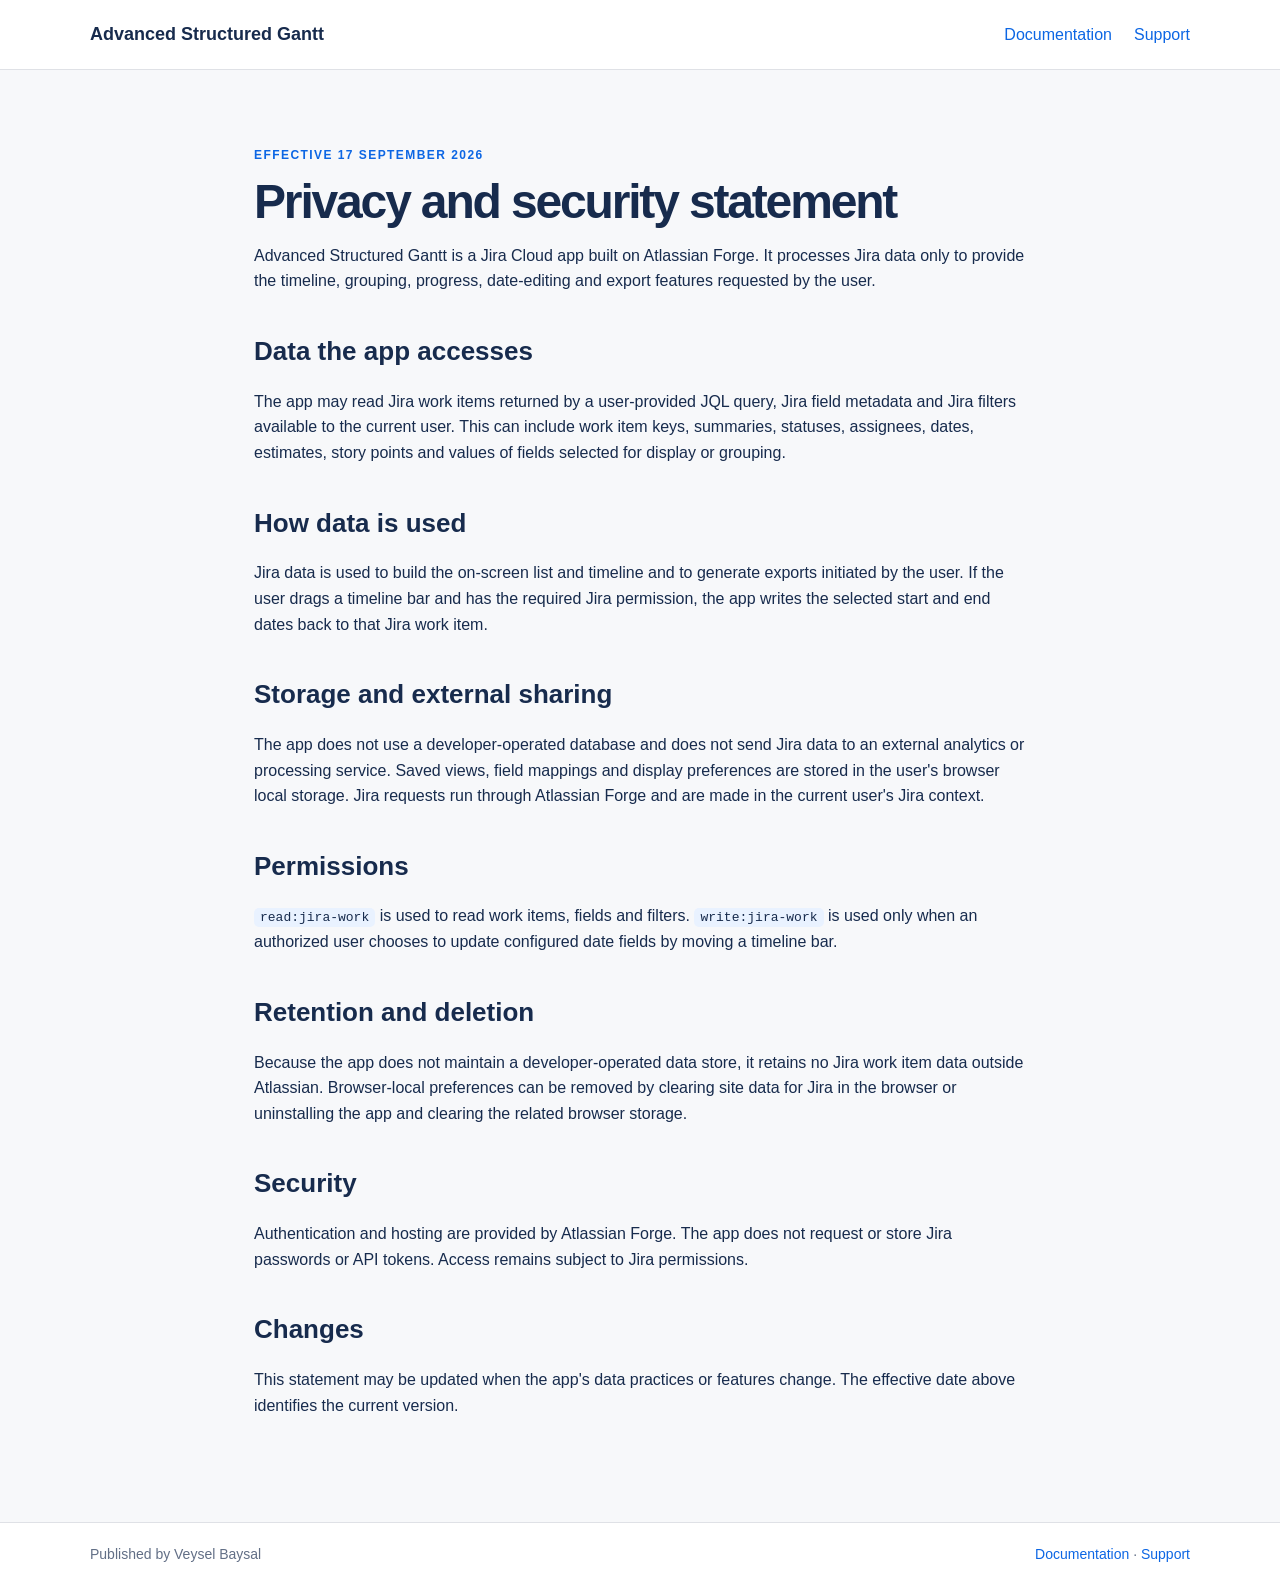
==== privacy.html @ 26367fff "Publish Marketplace documentation" ====
<!doctype html>
<html lang="en">
<head>
  <meta charset="utf-8">
  <meta name="viewport" content="width=device-width,initial-scale=1">
  <title>Privacy & Security — Advanced Structured Gantt</title>
  <meta name="description" content="Privacy and security statement for Advanced Structured Gantt for Jira Cloud.">
  <link rel="stylesheet" href="site.css">
</head>
<body>
  <header class="topbar"><a class="brand" href="index.html">Advanced Structured Gantt</a><nav><a href="index.html">Documentation</a><a href="support.html">Support</a></nav></header>
  <main class="legal">
    <p class="eyebrow">Effective 17 September 2026</p>
    <h1>Privacy and security statement</h1>
    <p>Advanced Structured Gantt is a Jira Cloud app built on Atlassian Forge. It processes Jira data only to provide the timeline, grouping, progress, date-editing and export features requested by the user.</p>

    <h2>Data the app accesses</h2>
    <p>The app may read Jira work items returned by a user-provided JQL query, Jira field metadata and Jira filters available to the current user. This can include work item keys, summaries, statuses, assignees, dates, estimates, story points and values of fields selected for display or grouping.</p>

    <h2>How data is used</h2>
    <p>Jira data is used to build the on-screen list and timeline and to generate exports initiated by the user. If the user drags a timeline bar and has the required Jira permission, the app writes the selected start and end dates back to that Jira work item.</p>

    <h2>Storage and external sharing</h2>
    <p>The app does not use a developer-operated database and does not send Jira data to an external analytics or processing service. Saved views, field mappings and display preferences are stored in the user's browser local storage. Jira requests run through Atlassian Forge and are made in the current user's Jira context.</p>

    <h2>Permissions</h2>
    <p><code>read:jira-work</code> is used to read work items, fields and filters. <code>write:jira-work</code> is used only when an authorized user chooses to update configured date fields by moving a timeline bar.</p>

    <h2>Retention and deletion</h2>
    <p>Because the app does not maintain a developer-operated data store, it retains no Jira work item data outside Atlassian. Browser-local preferences can be removed by clearing site data for Jira in the browser or uninstalling the app and clearing the related browser storage.</p>

    <h2>Security</h2>
    <p>Authentication and hosting are provided by Atlassian Forge. The app does not request or store Jira passwords or API tokens. Access remains subject to Jira permissions.</p>

    <h2>Changes</h2>
    <p>This statement may be updated when the app's data practices or features change. The effective date above identifies the current version.</p>
  </main>
  <footer><span>Published by Veysel Baysal</span><span><a href="index.html">Documentation</a> · <a href="support.html">Support</a></span></footer>
</body>
</html>
---- site.css ----
:root{font-family:Inter,ui-sans-serif,-apple-system,BlinkMacSystemFont,"Segoe UI",sans-serif;color:#172b4d;background:#f7f8fa;line-height:1.6}*{box-sizing:border-box}body{margin:0}.topbar,footer{display:flex;align-items:center;justify-content:space-between;gap:24px;padding:20px max(24px,calc((100vw - 1100px)/2));background:#fff;border-bottom:1px solid #dfe1e6}.brand{font-weight:750;font-size:18px;color:#172b4d}.topbar nav{display:flex;gap:22px}a{color:#0c66e4;text-decoration:none}a:hover{text-decoration:underline}main{max-width:1100px;margin:auto;padding:64px 24px 88px}.hero{padding:64px;border-radius:24px;background:linear-gradient(135deg,#0c66e4,#579dff);color:#fff;box-shadow:0 22px 60px rgba(9,30,66,.16)}.eyebrow{text-transform:uppercase;letter-spacing:.12em;font-size:12px;font-weight:800;color:#0c66e4}.hero .eyebrow{color:#deebff}h1{font-size:clamp(38px,6vw,68px);line-height:1.04;letter-spacing:-.045em;margin:.25em 0}.lead{font-size:21px;max-width:760px}.badges{display:flex;flex-wrap:wrap;gap:10px;margin-top:30px}.badges span{padding:8px 12px;border:1px solid rgba(255,255,255,.36);border-radius:999px;background:rgba(255,255,255,.12)}.section{margin-top:72px}.section h2,.legal h2{font-size:26px;line-height:1.2}.steps{display:grid;gap:14px;padding-left:24px}.steps li,.grid article,.note{background:#fff;border:1px solid #dfe1e6;border-radius:14px;padding:20px 24px}.note{color:#44546f}.grid{display:grid;grid-template-columns:repeat(2,minmax(0,1fr));gap:18px}.grid article h2{margin-top:0}.grid article p{margin-bottom:0}.legal{max-width:820px}.legal h1{font-size:48px}.legal h2{margin-top:42px}.legal code{background:#e9f2ff;padding:2px 6px;border-radius:5px}footer{border-top:1px solid #dfe1e6;border-bottom:0;color:#626f86;font-size:14px}@media(max-width:700px){.topbar,footer{align-items:flex-start;flex-direction:column}.topbar nav{flex-wrap:wrap}.hero{padding:36px 26px}.grid{grid-template-columns:1fr}main{padding-top:36px}}
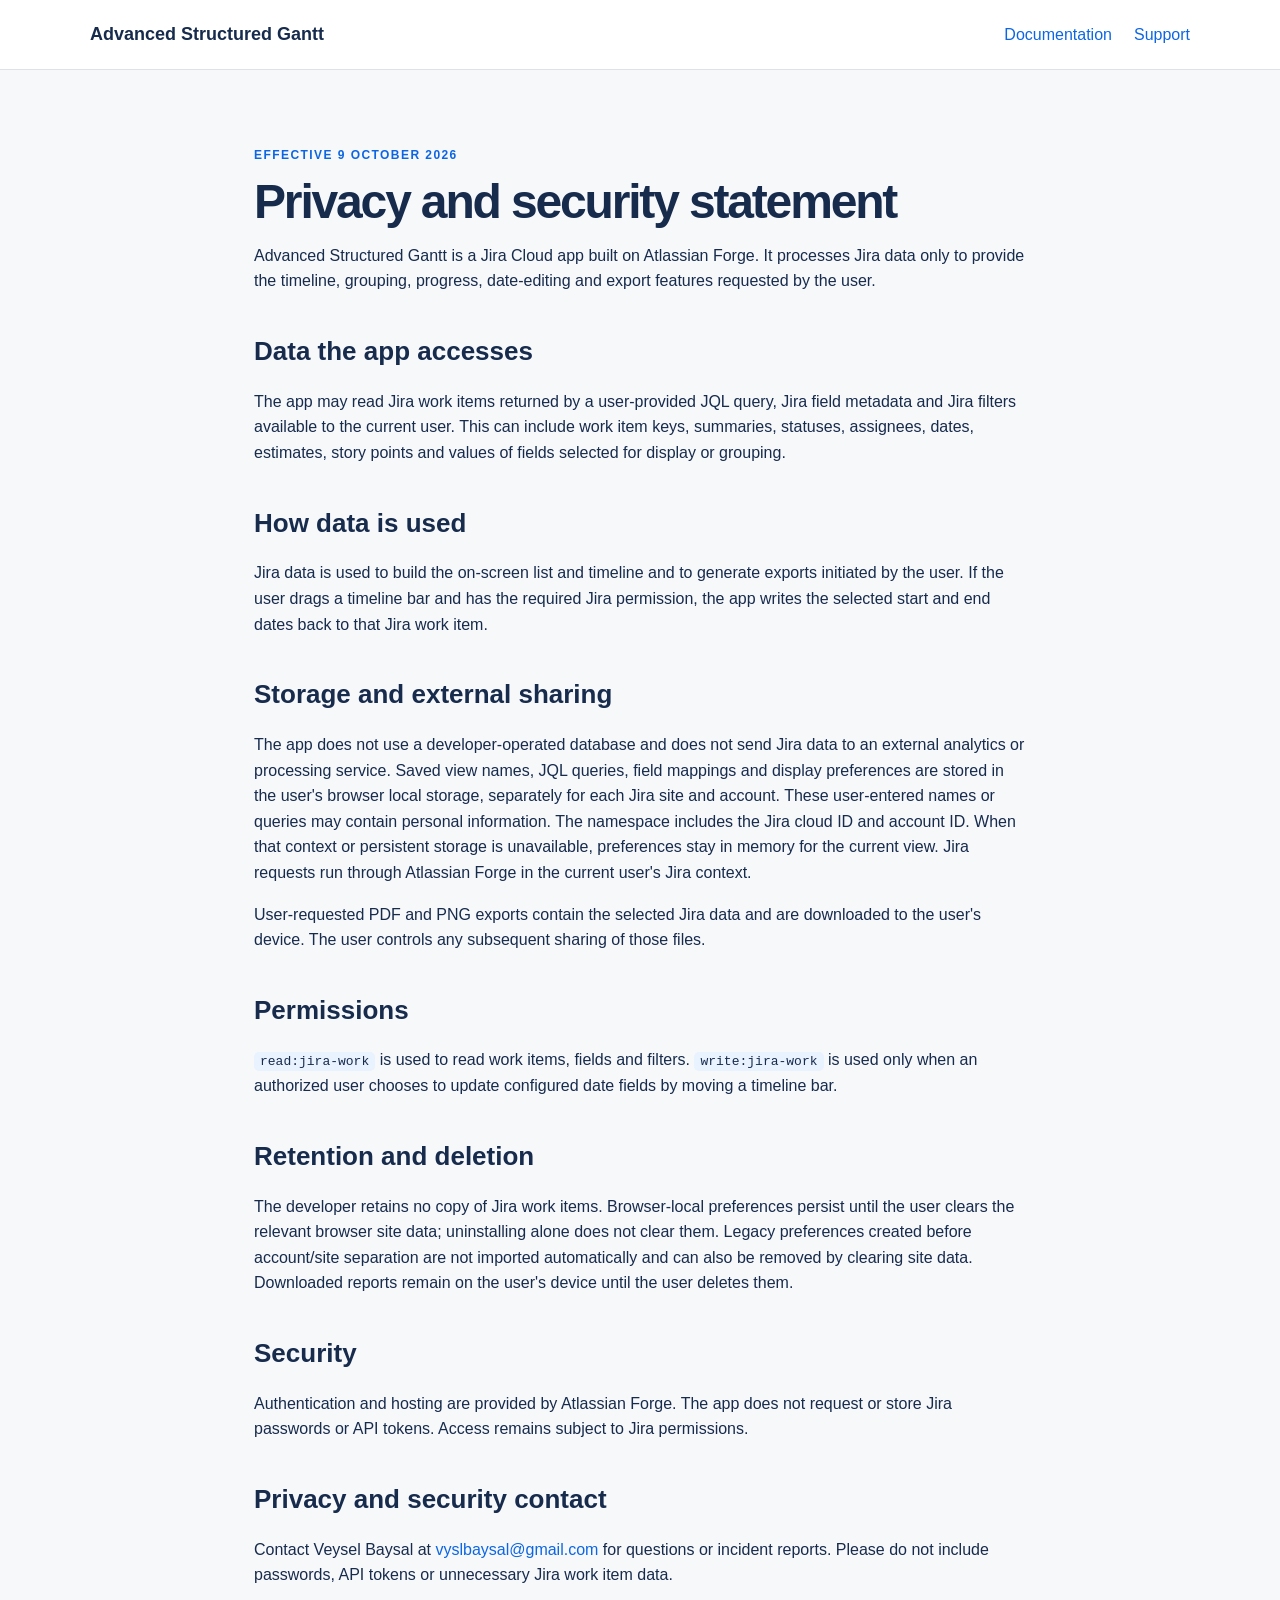
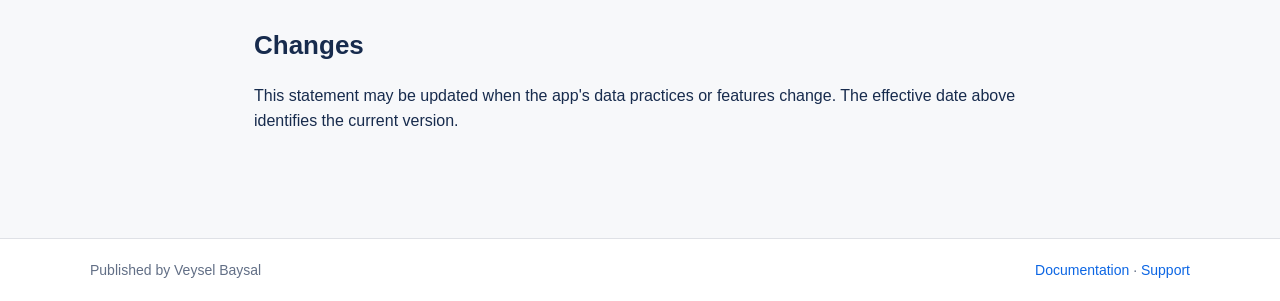
==== commit abec4a3e: "Clarify browser data retention and user-controlled exports" ====
--- a/privacy.html
+++ b/privacy.html
@@ -10,7 +10,7 @@
 <body>
   <header class="topbar"><a class="brand" href="index.html">Advanced Structured Gantt</a><nav><a href="index.html">Documentation</a><a href="support.html">Support</a></nav></header>
   <main class="legal">
-    <p class="eyebrow">Effective 17 September 2026</p>
+    <p class="eyebrow">Effective 9 October 2026</p>
     <h1>Privacy and security statement</h1>
     <p>Advanced Structured Gantt is a Jira Cloud app built on Atlassian Forge. It processes Jira data only to provide the timeline, grouping, progress, date-editing and export features requested by the user.</p>
 
@@ -21,16 +21,19 @@
     <p>Jira data is used to build the on-screen list and timeline and to generate exports initiated by the user. If the user drags a timeline bar and has the required Jira permission, the app writes the selected start and end dates back to that Jira work item.</p>
 
     <h2>Storage and external sharing</h2>
-    <p>The app does not use a developer-operated database and does not send Jira data to an external analytics or processing service. Saved views, field mappings and display preferences are stored in the user's browser local storage. Jira requests run through Atlassian Forge and are made in the current user's Jira context.</p>
+    <p>The app does not use a developer-operated database and does not send Jira data to an external analytics or processing service. Saved view names, JQL queries, field mappings and display preferences are stored in the user's browser local storage, separately for each Jira site and account. These user-entered names or queries may contain personal information. The namespace includes the Jira cloud ID and account ID. When that context or persistent storage is unavailable, preferences stay in memory for the current view. Jira requests run through Atlassian Forge in the current user's Jira context.</p>
+    <p>User-requested PDF and PNG exports contain the selected Jira data and are downloaded to the user's device. The user controls any subsequent sharing of those files.</p>
 
     <h2>Permissions</h2>
     <p><code>read:jira-work</code> is used to read work items, fields and filters. <code>write:jira-work</code> is used only when an authorized user chooses to update configured date fields by moving a timeline bar.</p>
 
     <h2>Retention and deletion</h2>
-    <p>Because the app does not maintain a developer-operated data store, it retains no Jira work item data outside Atlassian. Browser-local preferences can be removed by clearing site data for Jira in the browser or uninstalling the app and clearing the related browser storage.</p>
+    <p>The developer retains no copy of Jira work items. Browser-local preferences persist until the user clears the relevant browser site data; uninstalling alone does not clear them. Legacy preferences created before account/site separation are not imported automatically and can also be removed by clearing site data. Downloaded reports remain on the user's device until the user deletes them.</p>
 
     <h2>Security</h2>
     <p>Authentication and hosting are provided by Atlassian Forge. The app does not request or store Jira passwords or API tokens. Access remains subject to Jira permissions.</p>
+    <h2>Privacy and security contact</h2>
+    <p>Contact Veysel Baysal at <a href="mailto:vyslbaysal@gmail.com">vyslbaysal@gmail.com</a> for questions or incident reports. Please do not include passwords, API tokens or unnecessary Jira work item data.</p>
 
     <h2>Changes</h2>
     <p>This statement may be updated when the app's data practices or features change. The effective date above identifies the current version.</p>
